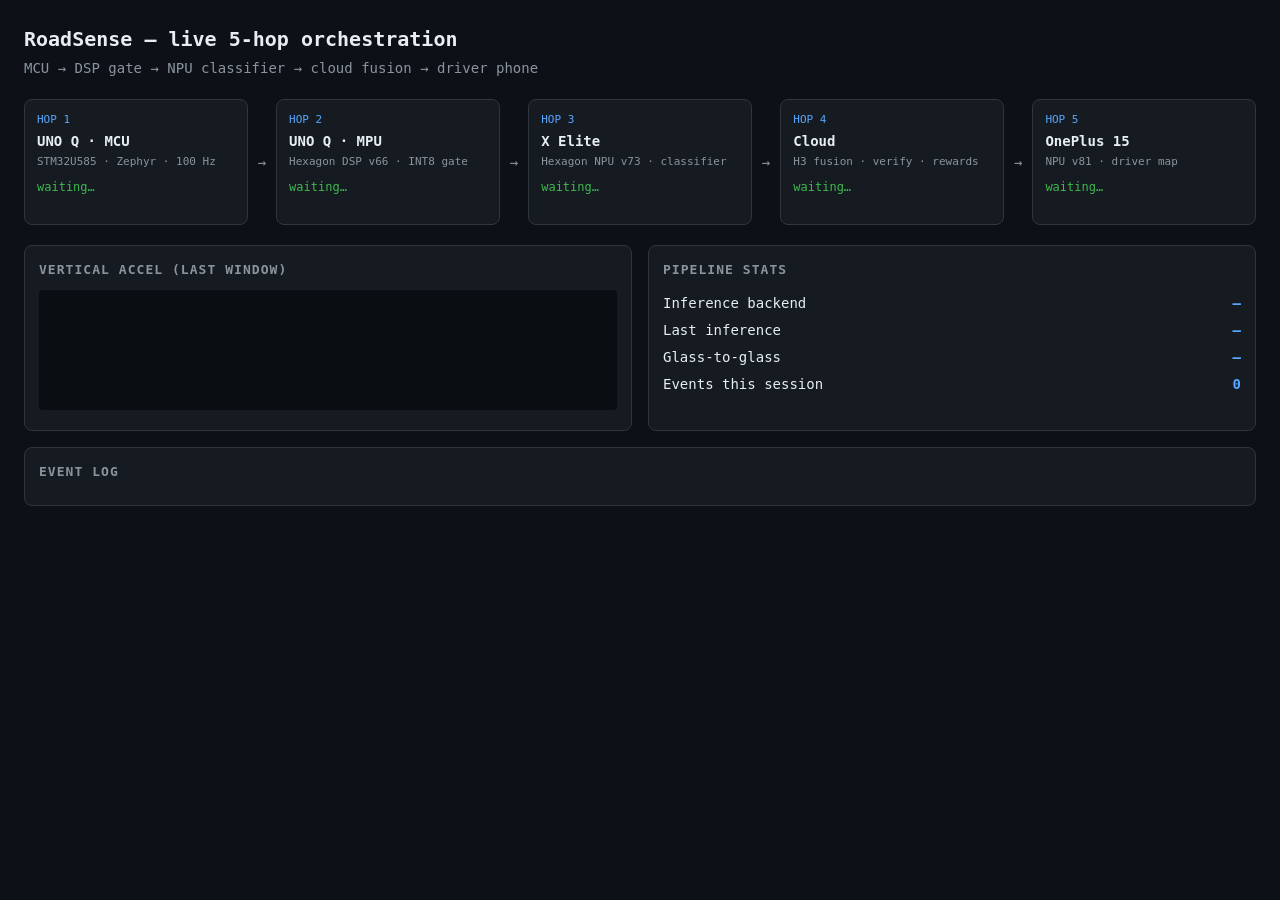
==== pc/dashboard/index.html @ 66aea7f0 "Add PC hop (detector strategies, offline-first ingest, hop dashboard), UNO Q app, tools (train/AI Hu" ====
<!DOCTYPE html>
<html lang="en">
<head>
<meta charset="utf-8">
<title>RoadSense — 5-Hop Pipeline</title>
<style>
  :root { --bg:#0d1117; --card:#161b22; --line:#30363d; --fg:#e6edf3;
          --dim:#8b949e; --ok:#3fb950; --warn:#d29922; --bad:#f85149; --accent:#58a6ff; }
  * { box-sizing:border-box; margin:0; }
  body { background:var(--bg); color:var(--fg);
         font:14px/1.5 ui-monospace,SFMono-Regular,Menlo,monospace; padding:24px; }
  h1 { font-size:20px; margin-bottom:4px; }
  .sub { color:var(--dim); margin-bottom:20px; }
  .hops { display:flex; gap:10px; align-items:stretch; margin-bottom:20px; flex-wrap:wrap; }
  .hop { flex:1; min-width:150px; background:var(--card); border:1px solid var(--line);
         border-radius:8px; padding:12px; transition:box-shadow .15s, border-color .15s; }
  .hop.fire { border-color:var(--ok); box-shadow:0 0 14px rgba(63,185,80,.55); }
  .hop.offline { border-color:var(--bad); box-shadow:0 0 14px rgba(248,81,73,.5); }
  .hop .n { color:var(--accent); font-size:11px; }
  .hop .name { font-weight:700; margin:2px 0; }
  .hop .chip { color:var(--dim); font-size:11px; }
  .hop .status { margin-top:8px; font-size:12px; min-height:34px; color:var(--ok); }
  .hop.offline .status { color:var(--bad); }
  .arrow { align-self:center; color:var(--dim); }
  .row { display:flex; gap:16px; flex-wrap:wrap; }
  .panel { background:var(--card); border:1px solid var(--line); border-radius:8px;
           padding:14px; flex:1; min-width:320px; }
  .panel h2 { font-size:13px; color:var(--dim); text-transform:uppercase;
              letter-spacing:.08em; margin-bottom:10px; }
  canvas { width:100%; height:120px; background:#0a0d12; border-radius:4px; }
  #log { max-height:260px; overflow-y:auto; font-size:12px; }
  #log div { padding:3px 0; border-bottom:1px solid var(--line); }
  .cls-pothole { color:var(--bad); } .cls-speed_breaker { color:var(--warn); }
  .cls-rough_patch { color:var(--accent); } .cls-smooth { color:var(--ok); }
  .stat { display:flex; justify-content:space-between; padding:3px 0; }
  .stat b { color:var(--accent); }
</style>
</head>
<body>
<h1>RoadSense — live 5-hop orchestration</h1>
<div class="sub">MCU → DSP gate → NPU classifier → cloud fusion → driver phone</div>

<div class="hops" id="hops">
  <div class="hop" id="hop1"><div class="n">HOP 1</div><div class="name">UNO Q · MCU</div>
    <div class="chip">STM32U585 · Zephyr · 100 Hz</div><div class="status" id="s1">waiting…</div></div>
  <div class="arrow">→</div>
  <div class="hop" id="hop2"><div class="n">HOP 2</div><div class="name">UNO Q · MPU</div>
    <div class="chip">Hexagon DSP v66 · INT8 gate</div><div class="status" id="s2">waiting…</div></div>
  <div class="arrow">→</div>
  <div class="hop" id="hop3"><div class="n">HOP 3</div><div class="name">X Elite</div>
    <div class="chip">Hexagon NPU v73 · classifier</div><div class="status" id="s3">waiting…</div></div>
  <div class="arrow">→</div>
  <div class="hop" id="hop4"><div class="n">HOP 4</div><div class="name">Cloud</div>
    <div class="chip">H3 fusion · verify · rewards</div><div class="status" id="s4">waiting…</div></div>
  <div class="arrow">→</div>
  <div class="hop" id="hop5"><div class="n">HOP 5</div><div class="name">OnePlus 15</div>
    <div class="chip">NPU v81 · driver map</div><div class="status" id="s5">waiting…</div></div>
</div>

<div class="row">
  <div class="panel"><h2>Vertical accel (last window)</h2><canvas id="wave" width="640" height="120"></canvas></div>
  <div class="panel"><h2>Pipeline stats</h2>
    <div class="stat"><span>Inference backend</span><b id="backend">—</b></div>
    <div class="stat"><span>Last inference</span><b id="infer">—</b></div>
    <div class="stat"><span>Glass-to-glass</span><b id="glass">—</b></div>
    <div class="stat"><span>Events this session</span><b id="count">0</b></div>
  </div>
</div>
<div class="row" style="margin-top:16px">
  <div class="panel"><h2>Event log</h2><div id="log"></div></div>
</div>

<script>
const $ = id => document.getElementById(id);
let count = 0;

function fire(hop, label, offline=false) {
  const el = $("hop"+hop), st = $("s"+hop);
  st.textContent = label;
  el.classList.remove("fire","offline");
  void el.offsetWidth;                       // restart the CSS transition
  el.classList.add(offline ? "offline" : "fire");
  setTimeout(() => el.classList.remove("fire"), 900);
}

function drawWave(samples) {
  const c = $("wave"), ctx = c.getContext("2d");
  ctx.clearRect(0,0,c.width,c.height);
  ctx.strokeStyle = "#58a6ff"; ctx.lineWidth = 1.5; ctx.beginPath();
  const mid = c.height/2, scale = c.height/4;
  samples.forEach((s,i) => {
    const x = i/(samples.length-1)*c.width, y = mid - (s-1.0)*scale;
    i ? ctx.lineTo(x,y) : ctx.moveTo(x,y);
  });
  ctx.stroke();
  ctx.strokeStyle = "#30363d"; ctx.beginPath();
  ctx.moveTo(0,mid); ctx.lineTo(c.width,mid); ctx.stroke();
}

function connect() {
  const ws = new WebSocket(`ws://${location.host}/ws/dashboard`);
  ws.onmessage = e => {
    const m = JSON.parse(e.data);
    if (m.kind === "hop") {
      fire(m.hop, m.label, !!m.offline);
      if (m.hop === 2) fire(1, "trigger → window sent");
      if (m.infer_ms !== undefined) $("infer").textContent = m.infer_ms + " ms";
      if (m.backend) $("backend").textContent = m.backend;
      if (m.waveform) drawWave(m.waveform);
    }
    if (m.kind === "event") {
      count++; $("count").textContent = count;
      $("glass").textContent = m.glass_ms + " ms";
      fire(5, m.road_class + " pinned on map");
      const d = document.createElement("div");
      d.innerHTML = `<span class="cls-${m.road_class}">${m.road_class}</span>` +
        ` sev ${m.severity} · ${m.device_id} · ${m.lat.toFixed(5)},${m.lng.toFixed(5)}` +
        ` · ${m.backend} · ${m.glass_ms} ms`;
      $("log").prepend(d);
    }
  };
  ws.onclose = () => setTimeout(connect, 1500);
  setInterval(() => ws.readyState === 1 && ws.send("ping"), 10000);
}
connect();
</script>
</body>
</html>
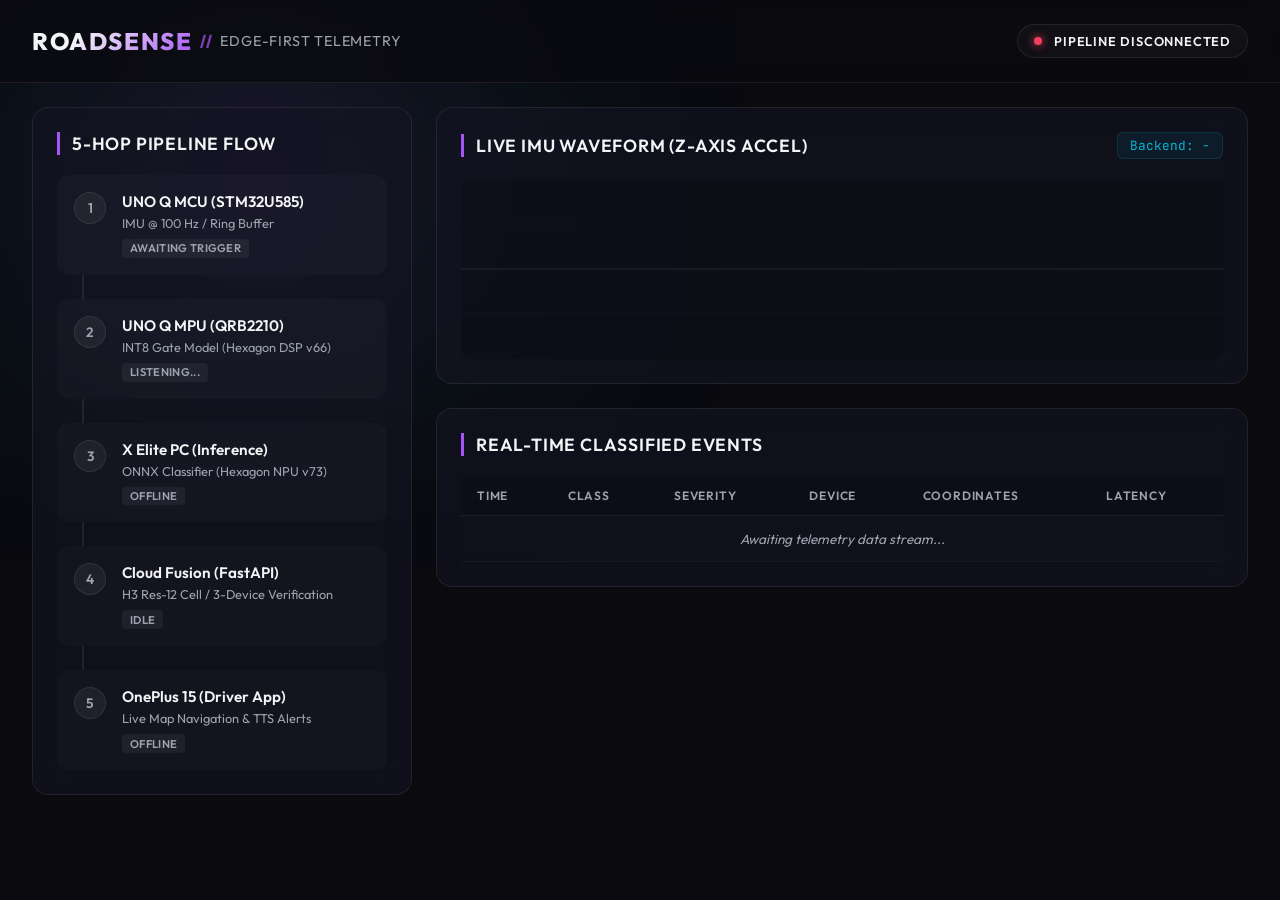
==== commit 3148d073: "frontend+sarvam implemented" ====
--- a/pc/dashboard/index.html
+++ b/pc/dashboard/index.html
@@ -1,128 +1,129 @@
 <!DOCTYPE html>
 <html lang="en">
 <head>
-<meta charset="utf-8">
-<title>RoadSense — 5-Hop Pipeline</title>
-<style>
-  :root { --bg:#0d1117; --card:#161b22; --line:#30363d; --fg:#e6edf3;
-          --dim:#8b949e; --ok:#3fb950; --warn:#d29922; --bad:#f85149; --accent:#58a6ff; }
-  * { box-sizing:border-box; margin:0; }
-  body { background:var(--bg); color:var(--fg);
-         font:14px/1.5 ui-monospace,SFMono-Regular,Menlo,monospace; padding:24px; }
-  h1 { font-size:20px; margin-bottom:4px; }
-  .sub { color:var(--dim); margin-bottom:20px; }
-  .hops { display:flex; gap:10px; align-items:stretch; margin-bottom:20px; flex-wrap:wrap; }
-  .hop { flex:1; min-width:150px; background:var(--card); border:1px solid var(--line);
-         border-radius:8px; padding:12px; transition:box-shadow .15s, border-color .15s; }
-  .hop.fire { border-color:var(--ok); box-shadow:0 0 14px rgba(63,185,80,.55); }
-  .hop.offline { border-color:var(--bad); box-shadow:0 0 14px rgba(248,81,73,.5); }
-  .hop .n { color:var(--accent); font-size:11px; }
-  .hop .name { font-weight:700; margin:2px 0; }
-  .hop .chip { color:var(--dim); font-size:11px; }
-  .hop .status { margin-top:8px; font-size:12px; min-height:34px; color:var(--ok); }
-  .hop.offline .status { color:var(--bad); }
-  .arrow { align-self:center; color:var(--dim); }
-  .row { display:flex; gap:16px; flex-wrap:wrap; }
-  .panel { background:var(--card); border:1px solid var(--line); border-radius:8px;
-           padding:14px; flex:1; min-width:320px; }
-  .panel h2 { font-size:13px; color:var(--dim); text-transform:uppercase;
-              letter-spacing:.08em; margin-bottom:10px; }
-  canvas { width:100%; height:120px; background:#0a0d12; border-radius:4px; }
-  #log { max-height:260px; overflow-y:auto; font-size:12px; }
-  #log div { padding:3px 0; border-bottom:1px solid var(--line); }
-  .cls-pothole { color:var(--bad); } .cls-speed_breaker { color:var(--warn); }
-  .cls-rough_patch { color:var(--accent); } .cls-smooth { color:var(--ok); }
-  .stat { display:flex; justify-content:space-between; padding:3px 0; }
-  .stat b { color:var(--accent); }
-</style>
+    <meta charset="UTF-8">
+    <meta name="viewport" content="width=device-width, initial-scale=1.0">
+    <title>RoadSense // Telemetry Dashboard</title>
+    <link rel="preconnect" href="https://fonts.googleapis.com">
+    <link rel="preconnect" href="https://fonts.gstatic.com" crossorigin>
+    <link href="https://fonts.googleapis.com/css2?family=Outfit:wght@300;400;600;800&family=JetBrains+Mono:wght@400;700&display=swap" rel="stylesheet">
+    <link rel="stylesheet" href="style.css">
 </head>
 <body>
-<h1>RoadSense — live 5-hop orchestration</h1>
-<div class="sub">MCU → DSP gate → NPU classifier → cloud fusion → driver phone</div>
+    <div class="glow-bg"></div>
+    
+    <header>
+        <div class="logo">
+            <span class="brand">ROADSENSE</span>
+            <span class="separator">//</span>
+            <span class="subtitle">Edge-First Telemetry</span>
+        </div>
+        <div class="system-status">
+            <div class="status-indicator online" id="connectionStatusIndicator"></div>
+            <span id="connectionStatusText">CONNECTING TO PIPELINE...</span>
+        </div>
+    </header>
 
-<div class="hops" id="hops">
-  <div class="hop" id="hop1"><div class="n">HOP 1</div><div class="name">UNO Q · MCU</div>
-    <div class="chip">STM32U585 · Zephyr · 100 Hz</div><div class="status" id="s1">waiting…</div></div>
-  <div class="arrow">→</div>
-  <div class="hop" id="hop2"><div class="n">HOP 2</div><div class="name">UNO Q · MPU</div>
-    <div class="chip">Hexagon DSP v66 · INT8 gate</div><div class="status" id="s2">waiting…</div></div>
-  <div class="arrow">→</div>
-  <div class="hop" id="hop3"><div class="n">HOP 3</div><div class="name">X Elite</div>
-    <div class="chip">Hexagon NPU v73 · classifier</div><div class="status" id="s3">waiting…</div></div>
-  <div class="arrow">→</div>
-  <div class="hop" id="hop4"><div class="n">HOP 4</div><div class="name">Cloud</div>
-    <div class="chip">H3 fusion · verify · rewards</div><div class="status" id="s4">waiting…</div></div>
-  <div class="arrow">→</div>
-  <div class="hop" id="hop5"><div class="n">HOP 5</div><div class="name">OnePlus 15</div>
-    <div class="chip">NPU v81 · driver map</div><div class="status" id="s5">waiting…</div></div>
-</div>
+    <main class="dashboard-grid">
+        <!-- Left: Pipeline Hops Visualizer -->
+        <section class="card pipeline-card">
+            <h2>5-Hop Pipeline Flow</h2>
+            <div class="pipeline">
+                <!-- Hop 1 -->
+                <div class="hop-node" id="hop1">
+                    <div class="hop-icon">1</div>
+                    <div class="hop-info">
+                        <h3>UNO Q MCU (STM32U585)</h3>
+                        <p class="hop-desc">IMU @ 100 Hz / Ring Buffer</p>
+                        <span class="badge" id="hop1-status">Awaiting Trigger</span>
+                    </div>
+                </div>
+                <div class="hop-connector" id="connector-1-2"></div>
 
-<div class="row">
-  <div class="panel"><h2>Vertical accel (last window)</h2><canvas id="wave" width="640" height="120"></canvas></div>
-  <div class="panel"><h2>Pipeline stats</h2>
-    <div class="stat"><span>Inference backend</span><b id="backend">—</b></div>
-    <div class="stat"><span>Last inference</span><b id="infer">—</b></div>
-    <div class="stat"><span>Glass-to-glass</span><b id="glass">—</b></div>
-    <div class="stat"><span>Events this session</span><b id="count">0</b></div>
-  </div>
-</div>
-<div class="row" style="margin-top:16px">
-  <div class="panel"><h2>Event log</h2><div id="log"></div></div>
-</div>
+                <!-- Hop 2 -->
+                <div class="hop-node" id="hop2">
+                    <div class="hop-icon">2</div>
+                    <div class="hop-info">
+                        <h3>UNO Q MPU (QRB2210)</h3>
+                        <p class="hop-desc">INT8 Gate Model (Hexagon DSP v66)</p>
+                        <span class="badge" id="hop2-status">Listening...</span>
+                    </div>
+                </div>
+                <div class="hop-connector" id="connector-2-3"></div>
 
-<script>
-const $ = id => document.getElementById(id);
-let count = 0;
+                <!-- Hop 3 -->
+                <div class="hop-node active" id="hop3">
+                    <div class="hop-icon">3</div>
+                    <div class="hop-info">
+                        <h3>X Elite PC (Inference)</h3>
+                        <p class="hop-desc">ONNX Classifier (Hexagon NPU v73)</p>
+                        <span class="badge" id="hop3-status">Online (CPU/NPU)</span>
+                    </div>
+                </div>
+                <div class="hop-connector" id="connector-3-4"></div>
 
-function fire(hop, label, offline=false) {
-  const el = $("hop"+hop), st = $("s"+hop);
-  st.textContent = label;
-  el.classList.remove("fire","offline");
-  void el.offsetWidth;                       // restart the CSS transition
-  el.classList.add(offline ? "offline" : "fire");
-  setTimeout(() => el.classList.remove("fire"), 900);
-}
+                <!-- Hop 4 -->
+                <div class="hop-node" id="hop4">
+                    <div class="hop-icon">4</div>
+                    <div class="hop-info">
+                        <h3>Cloud Fusion (FastAPI)</h3>
+                        <p class="hop-desc">H3 Res-12 Cell / 3-Device Verification</p>
+                        <span class="badge" id="hop4-status">Idle</span>
+                    </div>
+                </div>
+                <div class="hop-connector" id="connector-4-5"></div>
 
-function drawWave(samples) {
-  const c = $("wave"), ctx = c.getContext("2d");
-  ctx.clearRect(0,0,c.width,c.height);
-  ctx.strokeStyle = "#58a6ff"; ctx.lineWidth = 1.5; ctx.beginPath();
-  const mid = c.height/2, scale = c.height/4;
-  samples.forEach((s,i) => {
-    const x = i/(samples.length-1)*c.width, y = mid - (s-1.0)*scale;
-    i ? ctx.lineTo(x,y) : ctx.moveTo(x,y);
-  });
-  ctx.stroke();
-  ctx.strokeStyle = "#30363d"; ctx.beginPath();
-  ctx.moveTo(0,mid); ctx.lineTo(c.width,mid); ctx.stroke();
-}
+                <!-- Hop 5 -->
+                <div class="hop-node" id="hop5">
+                    <div class="hop-icon">5</div>
+                    <div class="hop-info">
+                        <h3>OnePlus 15 (Driver App)</h3>
+                        <p class="hop-desc">Live Map Navigation & TTS Alerts</p>
+                        <span class="badge" id="hop5-status">Offline</span>
+                    </div>
+                </div>
+            </div>
+        </section>
 
-function connect() {
-  const ws = new WebSocket(`ws://${location.host}/ws/dashboard`);
-  ws.onmessage = e => {
-    const m = JSON.parse(e.data);
-    if (m.kind === "hop") {
-      fire(m.hop, m.label, !!m.offline);
-      if (m.hop === 2) fire(1, "trigger → window sent");
-      if (m.infer_ms !== undefined) $("infer").textContent = m.infer_ms + " ms";
-      if (m.backend) $("backend").textContent = m.backend;
-      if (m.waveform) drawWave(m.waveform);
-    }
-    if (m.kind === "event") {
-      count++; $("count").textContent = count;
-      $("glass").textContent = m.glass_ms + " ms";
-      fire(5, m.road_class + " pinned on map");
-      const d = document.createElement("div");
-      d.innerHTML = `<span class="cls-${m.road_class}">${m.road_class}</span>` +
-        ` sev ${m.severity} · ${m.device_id} · ${m.lat.toFixed(5)},${m.lng.toFixed(5)}` +
-        ` · ${m.backend} · ${m.glass_ms} ms`;
-      $("log").prepend(d);
-    }
-  };
-  ws.onclose = () => setTimeout(connect, 1500);
-  setInterval(() => ws.readyState === 1 && ws.send("ping"), 10000);
-}
-connect();
-</script>
+        <!-- Right: Waveform and Ingested Events -->
+        <div class="right-column">
+            <!-- Waveform Card -->
+            <section class="card waveform-card">
+                <div class="card-header">
+                    <h2>Live IMU Waveform (Z-Axis Accel)</h2>
+                    <span class="meta-label" id="backendLabel">Backend: -</span>
+                </div>
+                <div class="canvas-container">
+                    <canvas id="waveformCanvas"></canvas>
+                </div>
+            </section>
+
+            <!-- Events List Card -->
+            <section class="card events-card">
+                <h2>Real-Time Classified Events</h2>
+                <div class="table-container">
+                    <table>
+                        <thead>
+                            <tr>
+                                <th>Time</th>
+                                <th>Class</th>
+                                <th>Severity</th>
+                                <th>Device</th>
+                                <th>Coordinates</th>
+                                <th>Latency</th>
+                            </tr>
+                        </thead>
+                        <tbody id="eventsList">
+                            <tr class="empty-row">
+                                <td colspan="6">Awaiting telemetry data stream...</td>
+                            </tr>
+                        </tbody>
+                    </table>
+                </div>
+            </section>
+        </div>
+    </main>
+
+    <script src="app.js"></script>
 </body>
 </html>
--- a/pc/dashboard/style.css
+++ b/pc/dashboard/style.css
@@ -0,0 +1,416 @@
+:root {
+    --bg-dark: #0a0a0f;
+    --card-bg: rgba(20, 20, 35, 0.6);
+    --border-color: rgba(255, 255, 255, 0.08);
+    --text-primary: #f3f4f6;
+    --text-secondary: #9ca3af;
+    
+    --primary-neon: #a855f7; /* Purple */
+    --accent-cyan: #06b6d4;  /* Cyan */
+    --accent-emerald: #10b981; /* Green */
+    --accent-amber: #f59e0b; /* Yellow */
+    --accent-rose: #f43f5e; /* Red */
+    
+    --font-sans: 'Outfit', sans-serif;
+    --font-mono: 'JetBrains Mono', monospace;
+}
+
+* {
+    box-sizing: border-box;
+    margin: 0;
+    padding: 0;
+}
+
+body {
+    background-color: var(--bg-dark);
+    color: var(--text-primary);
+    font-family: var(--font-sans);
+    min-height: 100vh;
+    overflow-x: hidden;
+    position: relative;
+}
+
+/* Background glowing circles */
+.glow-bg {
+    position: absolute;
+    top: -10%;
+    left: -10%;
+    width: 60%;
+    height: 60%;
+    background: radial-gradient(circle, rgba(168, 85, 247, 0.15) 0%, rgba(6, 182, 212, 0.05) 50%, transparent 100%);
+    z-index: -1;
+    pointer-events: none;
+    filter: blur(80px);
+}
+
+header {
+    display: flex;
+    justify-content: space-between;
+    align-items: center;
+    padding: 1.5rem 2rem;
+    border-bottom: 1px solid var(--border-color);
+    background: rgba(10, 10, 15, 0.8);
+    backdrop-filter: blur(12px);
+    position: sticky;
+    top: 0;
+    z-index: 100;
+}
+
+.logo {
+    display: flex;
+    align-items: center;
+    gap: 0.5rem;
+}
+
+.brand {
+    font-weight: 800;
+    font-size: 1.5rem;
+    letter-spacing: 0.1rem;
+    background: linear-gradient(135deg, var(--text-primary) 30%, var(--primary-neon));
+    -webkit-background-clip: text;
+    -webkit-text-fill-color: transparent;
+}
+
+.separator {
+    color: var(--primary-neon);
+    font-weight: 800;
+    opacity: 0.7;
+}
+
+.subtitle {
+    font-size: 0.9rem;
+    color: var(--text-secondary);
+    font-weight: 400;
+    letter-spacing: 0.05rem;
+    text-transform: uppercase;
+}
+
+.system-status {
+    display: flex;
+    align-items: center;
+    gap: 0.75rem;
+    background: rgba(255, 255, 255, 0.03);
+    padding: 0.5rem 1rem;
+    border-radius: 9999px;
+    border: 1px solid var(--border-color);
+}
+
+.status-indicator {
+    width: 8px;
+    height: 8px;
+    border-radius: 50%;
+    background-color: var(--accent-rose);
+    box-shadow: 0 0 10px var(--accent-rose);
+    transition: all 0.3s ease;
+}
+
+.status-indicator.online {
+    background-color: var(--accent-emerald);
+    box-shadow: 0 0 10px var(--accent-emerald);
+}
+
+.status-indicator.connecting {
+    background-color: var(--accent-amber);
+    box-shadow: 0 0 10px var(--accent-amber);
+    animation: pulse 1.5s infinite;
+}
+
+#connectionStatusText {
+    font-size: 0.8rem;
+    font-weight: 600;
+    letter-spacing: 0.05rem;
+    text-transform: uppercase;
+}
+
+.dashboard-grid {
+    display: grid;
+    grid-template-columns: 380px 1fr;
+    gap: 1.5rem;
+    padding: 1.5rem 2rem;
+    max-width: 1600px;
+    margin: 0 auto;
+}
+
+.card {
+    background: var(--card-bg);
+    border-radius: 16px;
+    border: 1px solid var(--border-color);
+    backdrop-filter: blur(16px);
+    padding: 1.5rem;
+    display: flex;
+    flex-direction: column;
+}
+
+.card h2 {
+    font-size: 1.1rem;
+    font-weight: 600;
+    margin-bottom: 1.25rem;
+    text-transform: uppercase;
+    letter-spacing: 0.05rem;
+    color: var(--text-primary);
+    border-left: 3px solid var(--primary-neon);
+    padding-left: 0.75rem;
+}
+
+/* Pipeline Layout */
+.pipeline-card {
+    align-self: start;
+}
+
+.pipeline {
+    display: flex;
+    flex-direction: column;
+    position: relative;
+}
+
+.hop-node {
+    display: flex;
+    gap: 1rem;
+    padding: 1rem;
+    border-radius: 12px;
+    background: rgba(255, 255, 255, 0.02);
+    border: 1px solid transparent;
+    transition: all 0.3s cubic-bezier(0.4, 0, 0.2, 1);
+}
+
+.hop-node.active {
+    background: rgba(168, 85, 247, 0.06);
+    border-color: rgba(168, 85, 247, 0.2);
+    box-shadow: 0 4px 20px rgba(168, 85, 247, 0.05);
+}
+
+.hop-node.pulse {
+    animation: hop-pulse 0.8s ease-out;
+}
+
+.hop-icon {
+    width: 32px;
+    height: 32px;
+    border-radius: 50%;
+    background: rgba(255, 255, 255, 0.05);
+    border: 1px solid var(--border-color);
+    display: flex;
+    align-items: center;
+    justify-content: center;
+    font-weight: 600;
+    font-size: 0.85rem;
+    color: var(--text-secondary);
+    flex-shrink: 0;
+    transition: all 0.3s ease;
+}
+
+.hop-node.active .hop-icon {
+    background: var(--primary-neon);
+    color: white;
+    border-color: var(--primary-neon);
+    box-shadow: 0 0 12px rgba(168, 85, 247, 0.4);
+}
+
+.hop-info {
+    display: flex;
+    flex-direction: column;
+    gap: 0.25rem;
+    flex-grow: 1;
+}
+
+.hop-info h3 {
+    font-size: 0.95rem;
+    font-weight: 600;
+}
+
+.hop-desc {
+    font-size: 0.8rem;
+    color: var(--text-secondary);
+}
+
+.badge {
+    align-self: start;
+    font-size: 0.7rem;
+    font-weight: 600;
+    padding: 0.15rem 0.5rem;
+    border-radius: 4px;
+    text-transform: uppercase;
+    letter-spacing: 0.02rem;
+    background: rgba(255, 255, 255, 0.05);
+    color: var(--text-secondary);
+    margin-top: 0.25rem;
+}
+
+.hop-node.active .badge {
+    background: rgba(6, 182, 212, 0.15);
+    color: var(--accent-cyan);
+}
+
+.hop-node.active.online-status .badge {
+    background: rgba(16, 185, 129, 0.15);
+    color: var(--accent-emerald);
+}
+
+.hop-connector {
+    width: 2px;
+    height: 24px;
+    background: var(--border-color);
+    margin-left: 25px; /* Centers with 32px node icon */
+    transition: background-color 0.3s ease;
+}
+
+.hop-connector.active {
+    background: linear-gradient(to bottom, var(--primary-neon), var(--border-color));
+}
+
+/* Right Column Layout */
+.right-column {
+    display: flex;
+    flex-direction: column;
+    gap: 1.5rem;
+}
+
+.card-header {
+    display: flex;
+    justify-content: space-between;
+    align-items: center;
+    margin-bottom: 1.25rem;
+}
+
+.card-header h2 {
+    margin-bottom: 0;
+}
+
+.meta-label {
+    font-family: var(--font-mono);
+    font-size: 0.8rem;
+    color: var(--accent-cyan);
+    background: rgba(6, 182, 212, 0.08);
+    padding: 0.25rem 0.75rem;
+    border-radius: 6px;
+    border: 1px solid rgba(6, 182, 212, 0.15);
+}
+
+.canvas-container {
+    height: 180px;
+    width: 100%;
+    position: relative;
+}
+
+canvas {
+    width: 100%;
+    height: 100%;
+    border-radius: 8px;
+    background: rgba(0, 0, 0, 0.2);
+}
+
+/* Table styling */
+.table-container {
+    overflow-x: auto;
+    max-height: 400px;
+}
+
+table {
+    width: 100%;
+    border-collapse: collapse;
+    font-size: 0.85rem;
+    text-align: left;
+}
+
+th {
+    padding: 0.75rem 1rem;
+    color: var(--text-secondary);
+    font-weight: 600;
+    text-transform: uppercase;
+    font-size: 0.75rem;
+    letter-spacing: 0.05rem;
+    border-bottom: 1px solid var(--border-color);
+    background: rgba(10, 10, 15, 0.3);
+}
+
+td {
+    padding: 0.85rem 1rem;
+    border-bottom: 1px solid rgba(255, 255, 255, 0.03);
+    vertical-align: middle;
+}
+
+tr:hover td {
+    background: rgba(255, 255, 255, 0.01);
+}
+
+.empty-row {
+    text-align: center;
+    color: var(--text-secondary);
+    font-style: italic;
+}
+
+.mono {
+    font-family: var(--font-mono);
+}
+
+.class-badge {
+    display: inline-block;
+    padding: 0.2rem 0.5rem;
+    border-radius: 4px;
+    font-weight: 600;
+    font-size: 0.75rem;
+    text-transform: uppercase;
+}
+
+.class-badge.pothole {
+    background: rgba(244, 63, 94, 0.15);
+    color: var(--accent-rose);
+}
+
+.class-badge.speed_breaker {
+    background: rgba(245, 158, 11, 0.15);
+    color: var(--accent-amber);
+}
+
+.class-badge.rough_patch {
+    background: rgba(168, 85, 247, 0.15);
+    color: var(--primary-neon);
+}
+
+.class-badge.smooth {
+    background: rgba(16, 185, 129, 0.15);
+    color: var(--accent-emerald);
+}
+
+.sev-bar-bg {
+    width: 100px;
+    height: 6px;
+    background: rgba(255, 255, 255, 0.05);
+    border-radius: 3px;
+    overflow: hidden;
+    display: inline-block;
+    margin-right: 0.5rem;
+    vertical-align: middle;
+}
+
+.sev-bar-fill {
+    height: 100%;
+    border-radius: 3px;
+}
+
+/* Animations */
+@keyframes pulse {
+    0%, 100% { opacity: 1; }
+    50% { opacity: 0.4; }
+}
+
+@keyframes hop-pulse {
+    0% {
+        transform: scale(1);
+        box-shadow: 0 0 0 0 rgba(168, 85, 247, 0.4);
+    }
+    50% {
+        transform: scale(1.02);
+        box-shadow: 0 0 0 8px rgba(168, 85, 247, 0);
+    }
+    100% {
+        transform: scale(1);
+        box-shadow: 0 0 0 0 rgba(168, 85, 247, 0);
+    }
+}
+
+@media (max-width: 1024px) {
+    .dashboard-grid {
+        grid-template-columns: 1fr;
+    }
+}
